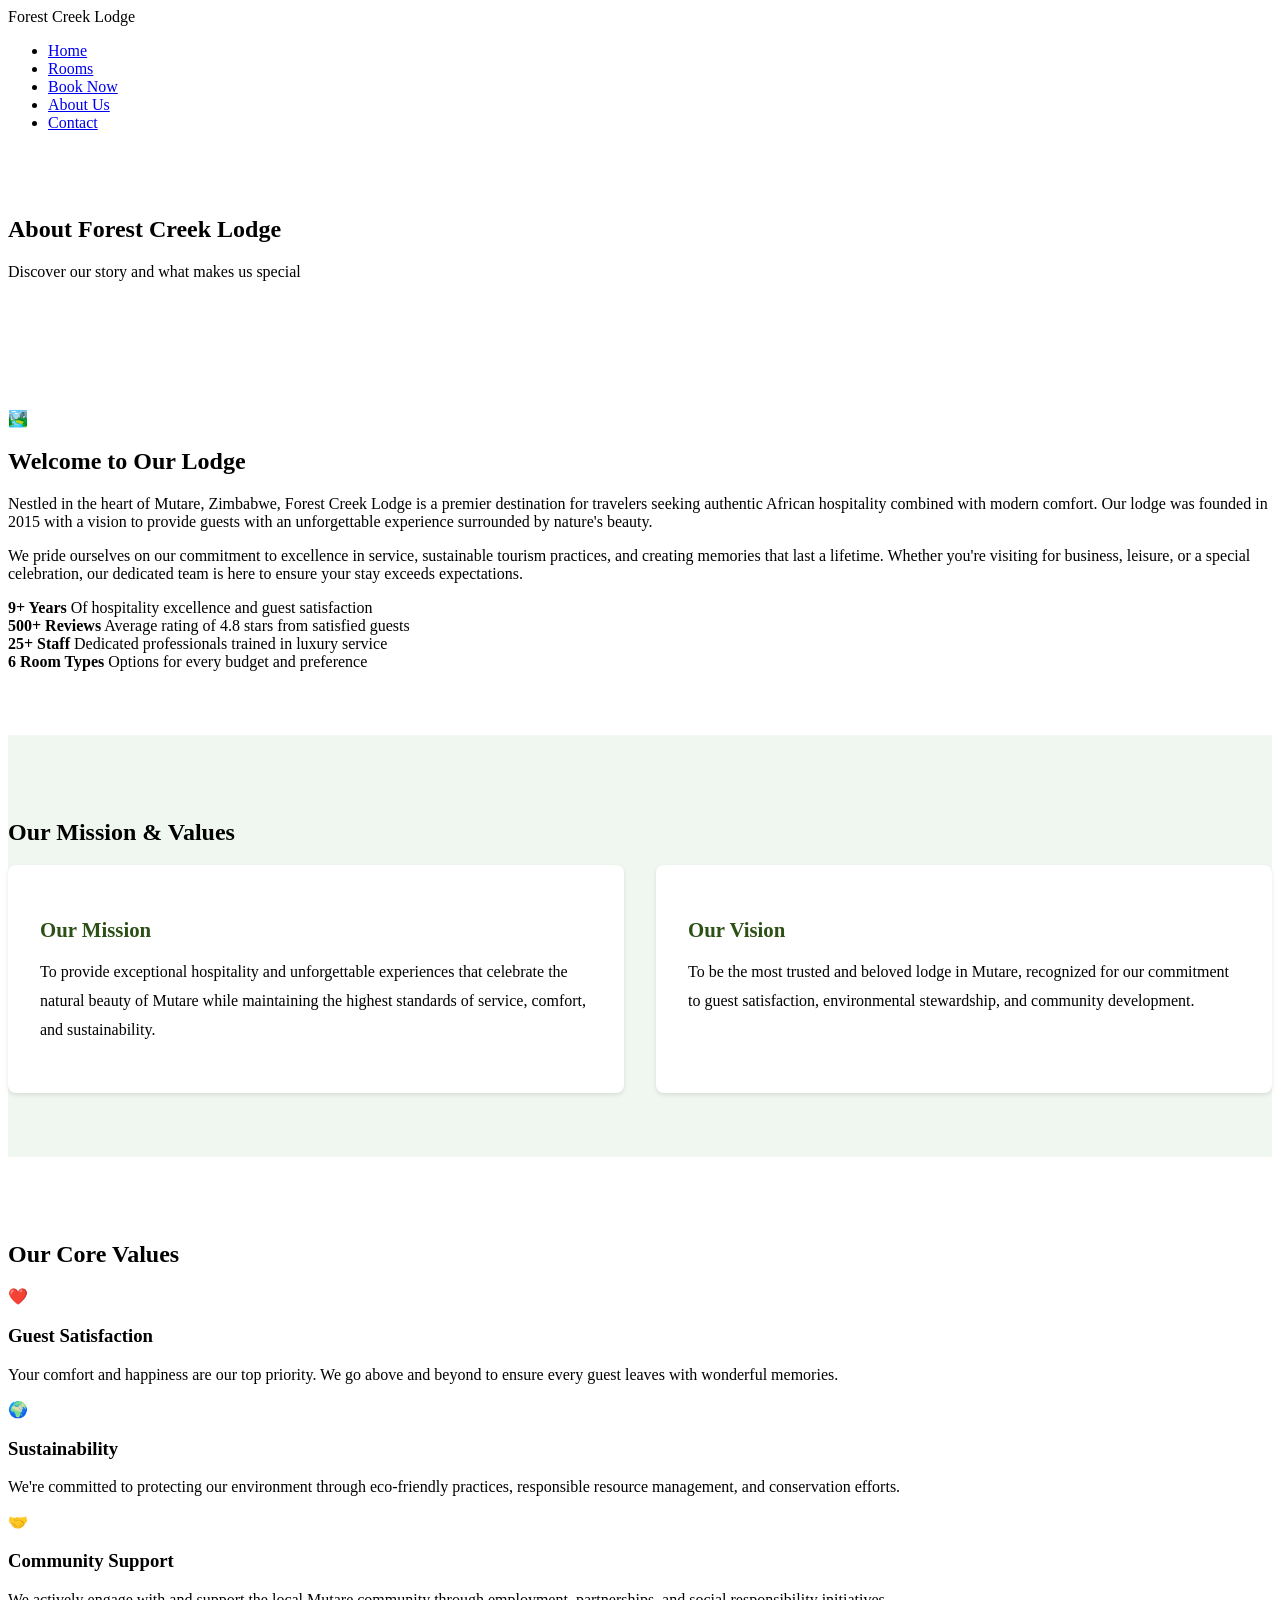
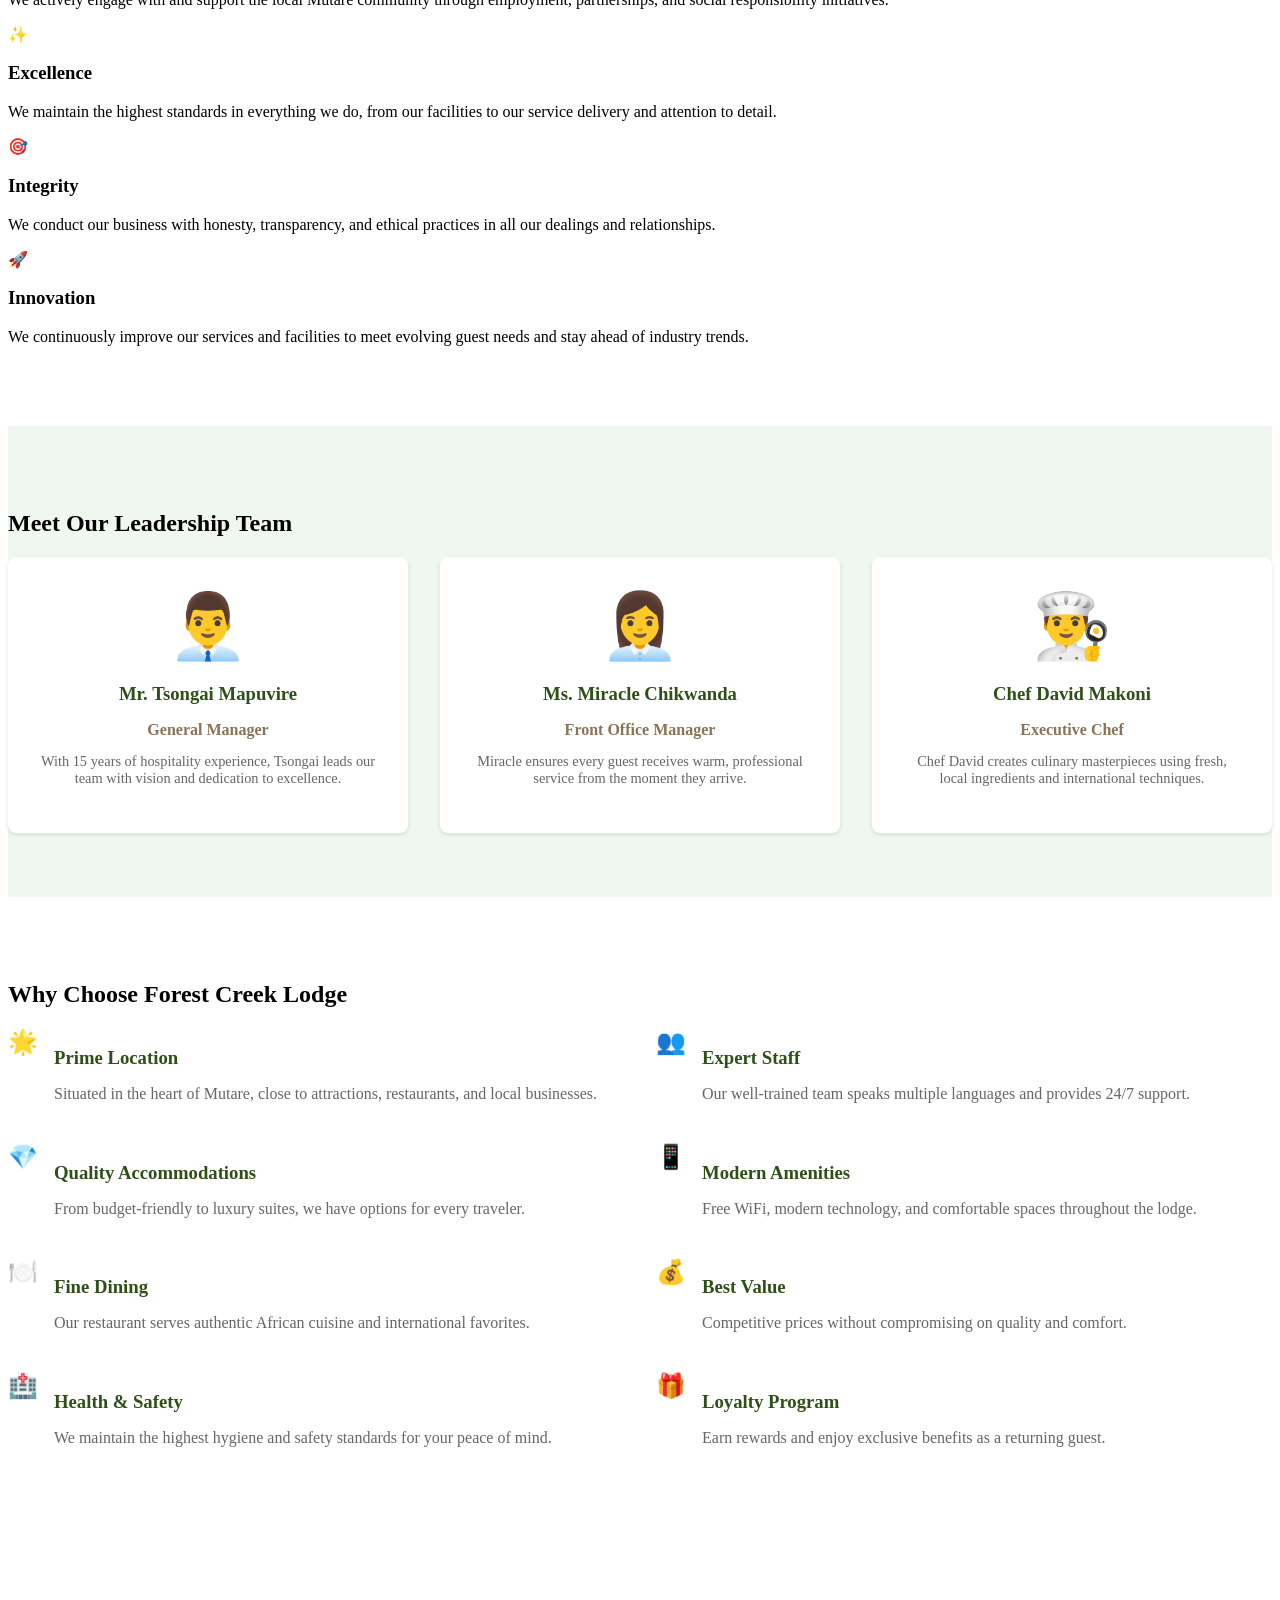
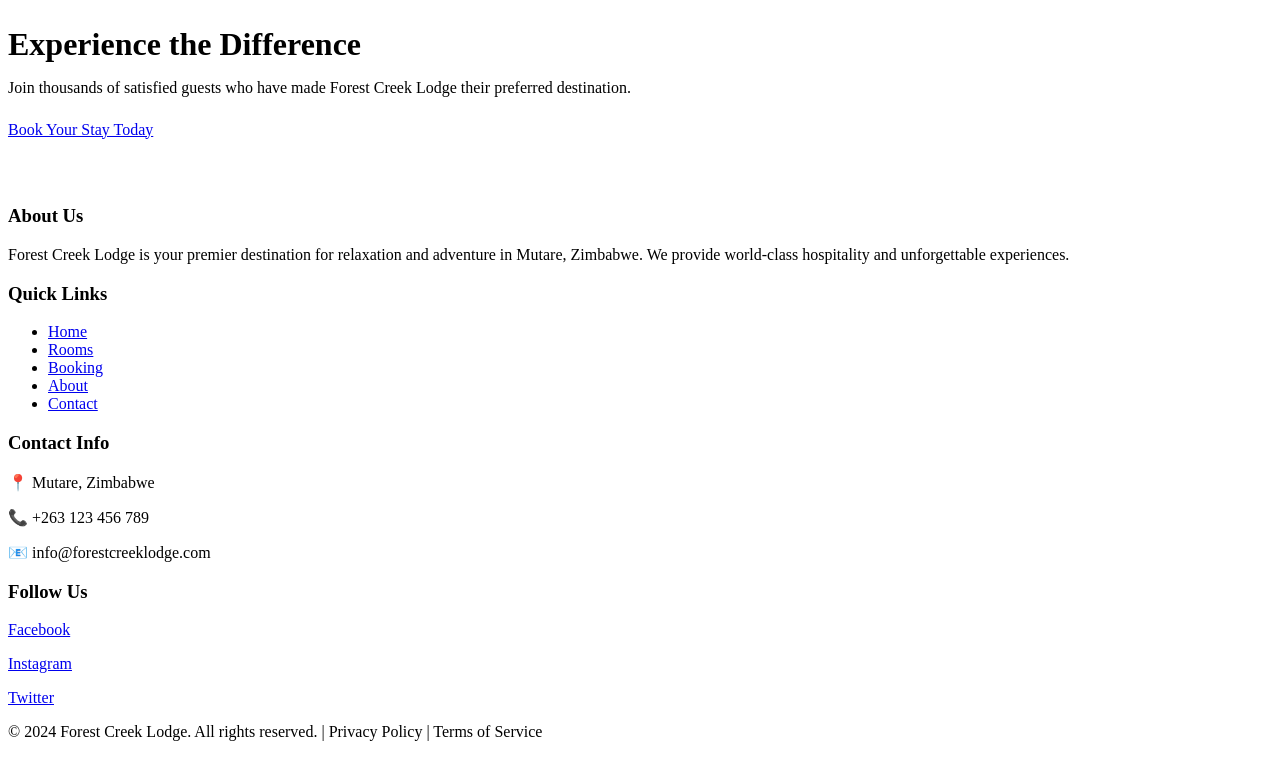
==== about.html @ 2f31d228 "Add files via upload" ====
<!DOCTYPE html>
<html lang="en">
<head>
    <meta charset="UTF-8">
    <meta name="viewport" content="width=device-width, initial-scale=1.0">
    <title>About Us - Forest Creek Lodge</title>
    <link rel="icon" type="image/svg+xml" href="data:image/svg+xml,<svg xmlns='http://www.w3.org/2000/svg' viewBox='0 0 100 100'><text y='75' font-size='75'>🌿</text></svg>">
    <link rel="stylesheet" href="css/styles.css">
</head>
<body>
    <!-- HEADER & NAVIGATION -->
    <header>
        <div class="container">
            <div class="header-content">
                <div class="logo">Forest Creek Lodge</div>
                <nav>
                    <ul>
                        <li><a href="index.html">Home</a></li>
                        <li><a href="rooms.html">Rooms</a></li>
                        <li><a href="booking.html">Book Now</a></li>
                        <li><a href="about.html">About Us</a></li>
                        <li><a href="contact.html">Contact</a></li>
                    </ul>
                </nav>
            </div>
        </div>
    </header>

    <!-- PAGE HEADER -->
    <section class="hero" style="padding: 3rem 0;">
        <div class="container">
            <h1>About Forest Creek Lodge</h1>
            <p>Discover our story and what makes us special</p>
        </div>
    </section>

    <!-- ABOUT SECTION -->
    <section class="container" style="padding: 4rem 0;">
        <div class="about-content">
            <div class="about-image">🏞️</div>
            <div class="about-text">
                <h2>Welcome to Our Lodge</h2>
                <p>Nestled in the heart of Mutare, Zimbabwe, Forest Creek Lodge is a premier destination for travelers seeking authentic African hospitality combined with modern comfort. Our lodge was founded in 2015 with a vision to provide guests with an unforgettable experience surrounded by nature's beauty.</p>
                <p>We pride ourselves on our commitment to excellence in service, sustainable tourism practices, and creating memories that last a lifetime. Whether you're visiting for business, leisure, or a special celebration, our dedicated team is here to ensure your stay exceeds expectations.</p>
                <div class="highlights">
                    <div class="highlight-item">
                        <strong>9+ Years</strong>
                        Of hospitality excellence and guest satisfaction
                    </div>
                    <div class="highlight-item">
                        <strong>500+ Reviews</strong>
                        Average rating of 4.8 stars from satisfied guests
                    </div>
                    <div class="highlight-item">
                        <strong>25+ Staff</strong>
                        Dedicated professionals trained in luxury service
                    </div>
                    <div class="highlight-item">
                        <strong>6 Room Types</strong>
                        Options for every budget and preference
                    </div>
                </div>
            </div>
        </div>
    </section>

    <!-- OUR MISSION SECTION -->
    <section style="background-color: #f0f7f0; padding: 4rem 0;">
        <div class="container">
            <h2 class="section-title">Our Mission & Values</h2>
            <div style="display: grid; grid-template-columns: 1fr 1fr; gap: 2rem;">
                <div style="background: white; padding: 2rem; border-radius: 8px; box-shadow: 0 2px 4px rgba(0,0,0,0.1);">
                    <h3 style="color: #2d5016; margin-bottom: 1rem; font-size: 1.3rem;">Our Mission</h3>
                    <p style="line-height: 1.8;">To provide exceptional hospitality and unforgettable experiences that celebrate the natural beauty of Mutare while maintaining the highest standards of service, comfort, and sustainability.</p>
                </div>
                <div style="background: white; padding: 2rem; border-radius: 8px; box-shadow: 0 2px 4px rgba(0,0,0,0.1);">
                    <h3 style="color: #2d5016; margin-bottom: 1rem; font-size: 1.3rem;">Our Vision</h3>
                    <p style="line-height: 1.8;">To be the most trusted and beloved lodge in Mutare, recognized for our commitment to guest satisfaction, environmental stewardship, and community development.</p>
                </div>
            </div>
        </div>
    </section>

    <!-- CORE VALUES -->
    <section class="container" style="padding: 4rem 0;">
        <h2 class="section-title">Our Core Values</h2>
        <div class="rooms-grid">
            <div class="card">
                <div class="card-image">❤️</div>
                <div class="card-body">
                    <h3 class="card-title">Guest Satisfaction</h3>
                    <p>Your comfort and happiness are our top priority. We go above and beyond to ensure every guest leaves with wonderful memories.</p>
                </div>
            </div>
            <div class="card">
                <div class="card-image">🌍</div>
                <div class="card-body">
                    <h3 class="card-title">Sustainability</h3>
                    <p>We're committed to protecting our environment through eco-friendly practices, responsible resource management, and conservation efforts.</p>
                </div>
            </div>
            <div class="card">
                <div class="card-image">🤝</div>
                <div class="card-body">
                    <h3 class="card-title">Community Support</h3>
                    <p>We actively engage with and support the local Mutare community through employment, partnerships, and social responsibility initiatives.</p>
                </div>
            </div>
            <div class="card">
                <div class="card-image">✨</div>
                <div class="card-body">
                    <h3 class="card-title">Excellence</h3>
                    <p>We maintain the highest standards in everything we do, from our facilities to our service delivery and attention to detail.</p>
                </div>
            </div>
            <div class="card">
                <div class="card-image">🎯</div>
                <div class="card-body">
                    <h3 class="card-title">Integrity</h3>
                    <p>We conduct our business with honesty, transparency, and ethical practices in all our dealings and relationships.</p>
                </div>
            </div>
            <div class="card">
                <div class="card-image">🚀</div>
                <div class="card-body">
                    <h3 class="card-title">Innovation</h3>
                    <p>We continuously improve our services and facilities to meet evolving guest needs and stay ahead of industry trends.</p>
                </div>
            </div>
        </div>
    </section>

    <!-- TEAM SECTION -->
    <section style="background-color: #f0f7f0; padding: 4rem 0;">
        <div class="container">
            <h2 class="section-title">Meet Our Leadership Team</h2>
            <div style="display: grid; grid-template-columns: repeat(auto-fit, minmax(250px, 1fr)); gap: 2rem;">
                <div style="background: white; padding: 2rem; border-radius: 8px; text-align: center; box-shadow: 0 2px 4px rgba(0,0,0,0.1);">
                    <div style="font-size: 4rem; margin-bottom: 1rem;">👨‍💼</div>
                    <h3 style="color: #2d5016; margin-bottom: 0.5rem;">Mr. Tsongai Mapuvire</h3>
                    <p style="color: #8b7355; font-weight: 600; margin-bottom: 0.5rem;">General Manager</p>
                    <p style="color: #666; font-size: 0.9rem;">With 15 years of hospitality experience, Tsongai leads our team with vision and dedication to excellence.</p>
                </div>
                <div style="background: white; padding: 2rem; border-radius: 8px; text-align: center; box-shadow: 0 2px 4px rgba(0,0,0,0.1);">
                    <div style="font-size: 4rem; margin-bottom: 1rem;">👩‍💼</div>
                    <h3 style="color: #2d5016; margin-bottom: 0.5rem;">Ms. Miracle Chikwanda</h3>
                    <p style="color: #8b7355; font-weight: 600; margin-bottom: 0.5rem;">Front Office Manager</p>
                    <p style="color: #666; font-size: 0.9rem;">Miracle ensures every guest receives warm, professional service from the moment they arrive.</p>
                </div>
                <div style="background: white; padding: 2rem; border-radius: 8px; text-align: center; box-shadow: 0 2px 4px rgba(0,0,0,0.1);">
                    <div style="font-size: 4rem; margin-bottom: 1rem;">👨‍🍳</div>
                    <h3 style="color: #2d5016; margin-bottom: 0.5rem;">Chef David Makoni</h3>
                    <p style="color: #8b7355; font-weight: 600; margin-bottom: 0.5rem;">Executive Chef</p>
                    <p style="color: #666; font-size: 0.9rem;">Chef David creates culinary masterpieces using fresh, local ingredients and international techniques.</p>
                </div>
            </div>
        </div>
    </section>

    <!-- WHY CHOOSE US -->
    <section class="container" style="padding: 4rem 0;">
        <h2 class="section-title">Why Choose Forest Creek Lodge</h2>
        <div style="display: grid; grid-template-columns: 1fr 1fr; gap: 2rem;">
            <div>
                <div style="display: flex; gap: 1rem; margin-bottom: 1.5rem;">
                    <div style="font-size: 1.5rem;">🌟</div>
                    <div>
                        <h3 style="color: #2d5016; margin-bottom: 0.5rem;">Prime Location</h3>
                        <p style="color: #666;">Situated in the heart of Mutare, close to attractions, restaurants, and local businesses.</p>
                    </div>
                </div>
                <div style="display: flex; gap: 1rem; margin-bottom: 1.5rem;">
                    <div style="font-size: 1.5rem;">💎</div>
                    <div>
                        <h3 style="color: #2d5016; margin-bottom: 0.5rem;">Quality Accommodations</h3>
                        <p style="color: #666;">From budget-friendly to luxury suites, we have options for every traveler.</p>
                    </div>
                </div>
                <div style="display: flex; gap: 1rem; margin-bottom: 1.5rem;">
                    <div style="font-size: 1.5rem;">🍽️</div>
                    <div>
                        <h3 style="color: #2d5016; margin-bottom: 0.5rem;">Fine Dining</h3>
                        <p style="color: #666;">Our restaurant serves authentic African cuisine and international favorites.</p>
                    </div>
                </div>
                <div style="display: flex; gap: 1rem; margin-bottom: 1.5rem;">
                    <div style="font-size: 1.5rem;">🏥</div>
                    <div>
                        <h3 style="color: #2d5016; margin-bottom: 0.5rem;">Health & Safety</h3>
                        <p style="color: #666;">We maintain the highest hygiene and safety standards for your peace of mind.</p>
                    </div>
                </div>
            </div>
            <div>
                <div style="display: flex; gap: 1rem; margin-bottom: 1.5rem;">
                    <div style="font-size: 1.5rem;">👥</div>
                    <div>
                        <h3 style="color: #2d5016; margin-bottom: 0.5rem;">Expert Staff</h3>
                        <p style="color: #666;">Our well-trained team speaks multiple languages and provides 24/7 support.</p>
                    </div>
                </div>
                <div style="display: flex; gap: 1rem; margin-bottom: 1.5rem;">
                    <div style="font-size: 1.5rem;">📱</div>
                    <div>
                        <h3 style="color: #2d5016; margin-bottom: 0.5rem;">Modern Amenities</h3>
                        <p style="color: #666;">Free WiFi, modern technology, and comfortable spaces throughout the lodge.</p>
                    </div>
                </div>
                <div style="display: flex; gap: 1rem; margin-bottom: 1.5rem;">
                    <div style="font-size: 1.5rem;">💰</div>
                    <div>
                        <h3 style="color: #2d5016; margin-bottom: 0.5rem;">Best Value</h3>
                        <p style="color: #666;">Competitive prices without compromising on quality and comfort.</p>
                    </div>
                </div>
                <div style="display: flex; gap: 1rem; margin-bottom: 1.5rem;">
                    <div style="font-size: 1.5rem;">🎁</div>
                    <div>
                        <h3 style="color: #2d5016; margin-bottom: 0.5rem;">Loyalty Program</h3>
                        <p style="color: #666;">Earn rewards and enjoy exclusive benefits as a returning guest.</p>
                    </div>
                </div>
            </div>
        </div>
    </section>

    <!-- CTA SECTION -->
    <section class="hero" style="padding: 3rem 0;">
        <div class="container">
            <h2 style="font-size: 2rem; margin-bottom: 1rem;">Experience the Difference</h2>
            <p style="margin-bottom: 1.5rem;">Join thousands of satisfied guests who have made Forest Creek Lodge their preferred destination.</p>
            <a href="booking.html" class="btn btn-primary">Book Your Stay Today</a>
        </div>
    </section>

    <!-- FOOTER -->
    <footer>
        <div class="container">
            <div class="footer-content">
                <div class="footer-section">
                    <h3>About Us</h3>
                    <p>Forest Creek Lodge is your premier destination for relaxation and adventure in Mutare, Zimbabwe. We provide world-class hospitality and unforgettable experiences.</p>
                </div>
                <div class="footer-section">
                    <h3>Quick Links</h3>
                    <ul>
                        <li><a href="index.html">Home</a></li>
                        <li><a href="rooms.html">Rooms</a></li>
                        <li><a href="booking.html">Booking</a></li>
                        <li><a href="about.html">About</a></li>
                        <li><a href="contact.html">Contact</a></li>
                    </ul>
                </div>
                <div class="footer-section">
                    <h3>Contact Info</h3>
                    <p>📍 Mutare, Zimbabwe</p>
                    <p>📞 +263 123 456 789</p>
                    <p>📧 info@forestcreeklodge.com</p>
                </div>
                <div class="footer-section">
                    <h3>Follow Us</h3>
                    <p><a href="#">Facebook</a></p>
                    <p><a href="#">Instagram</a></p>
                    <p><a href="#">Twitter</a></p>
                </div>
            </div>
            <div class="footer-bottom">
                <p>&copy; 2024 Forest Creek Lodge. All rights reserved. | Privacy Policy | Terms of Service</p>
            </div>
        </div>
    </footer>
</body>
</html>
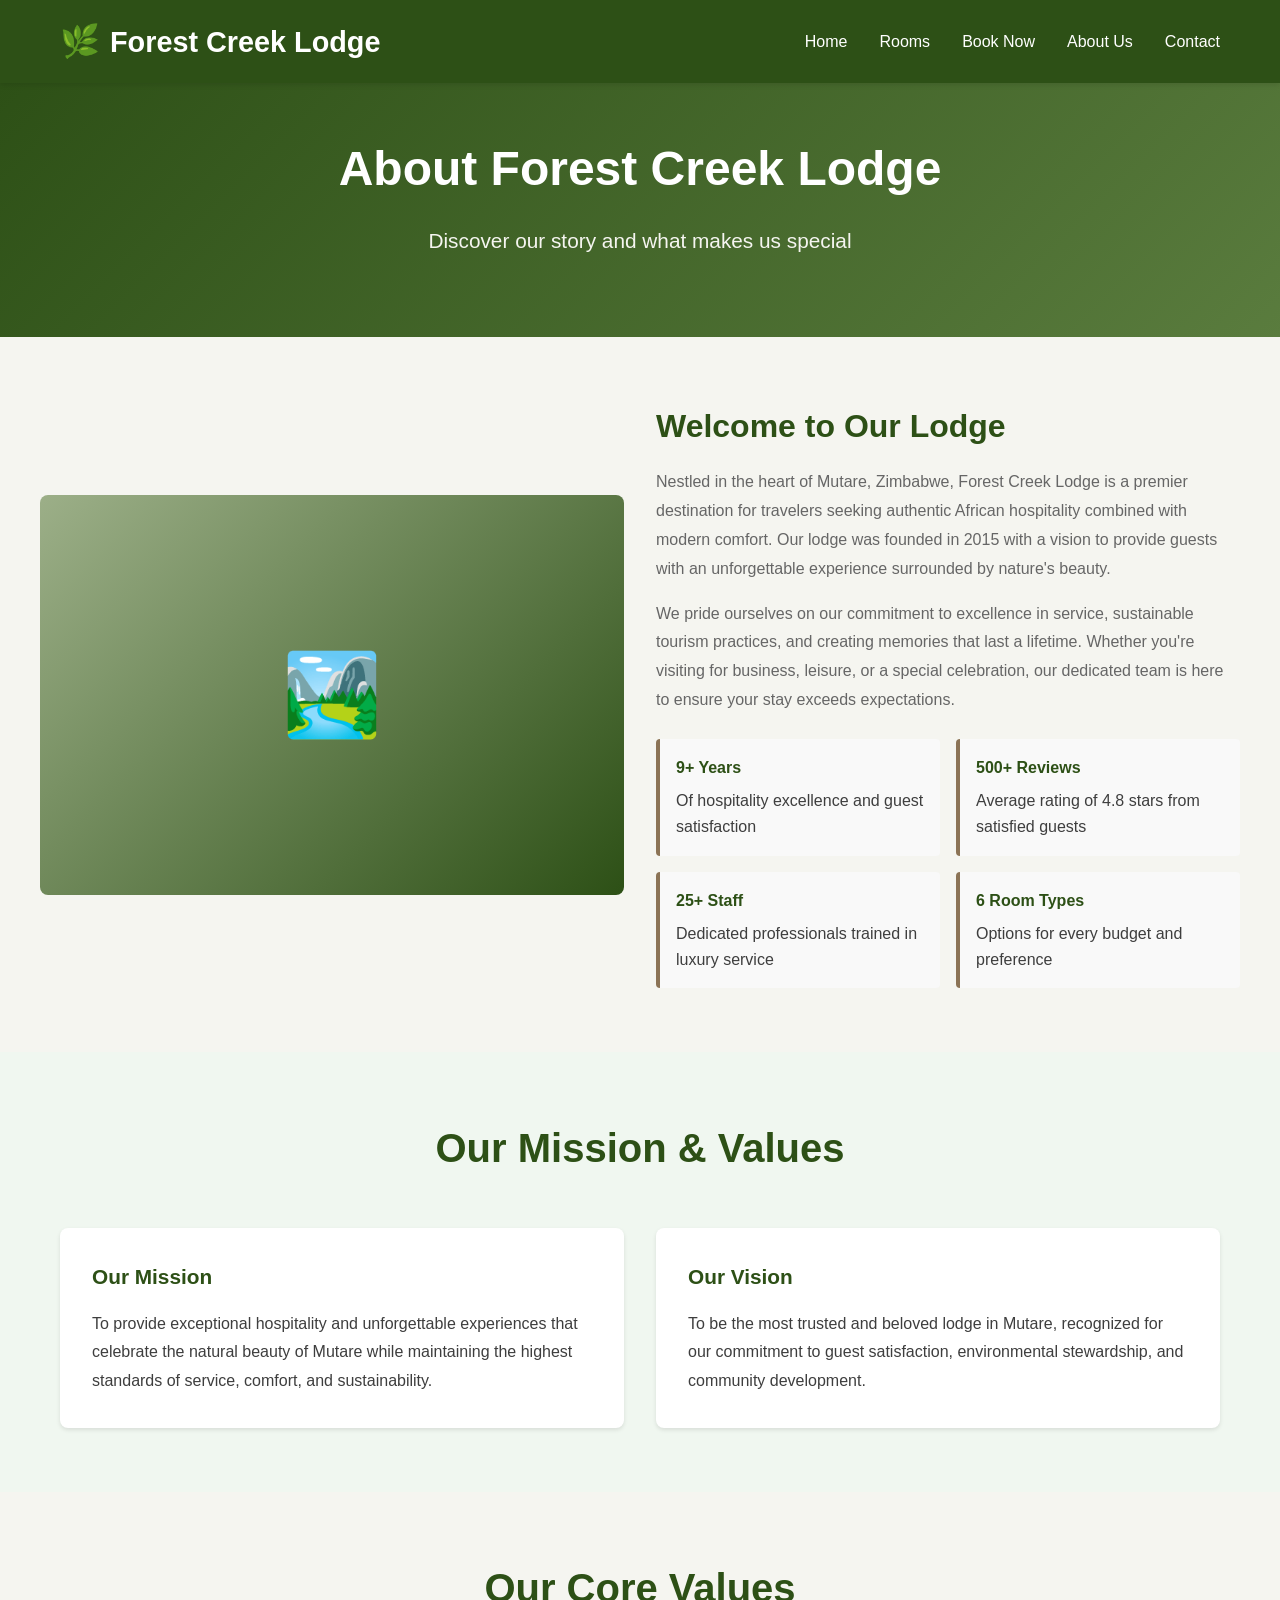
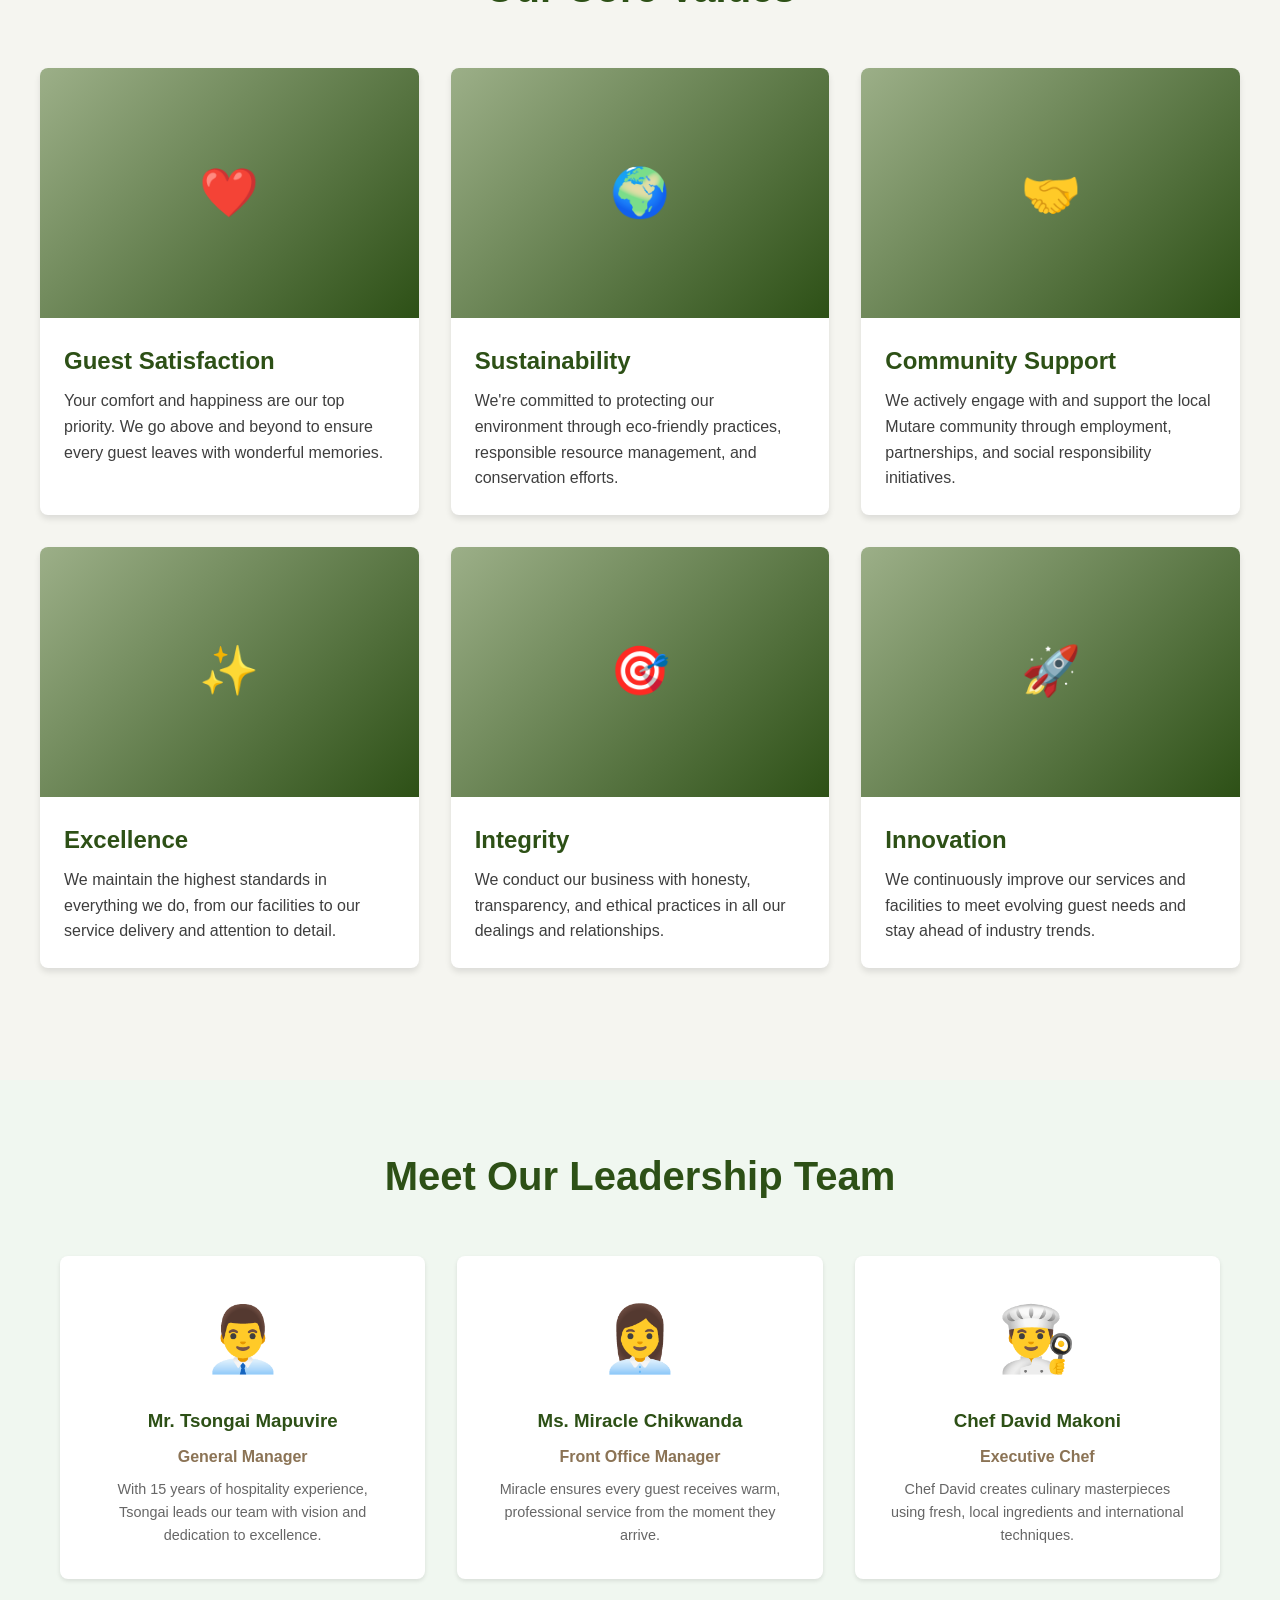
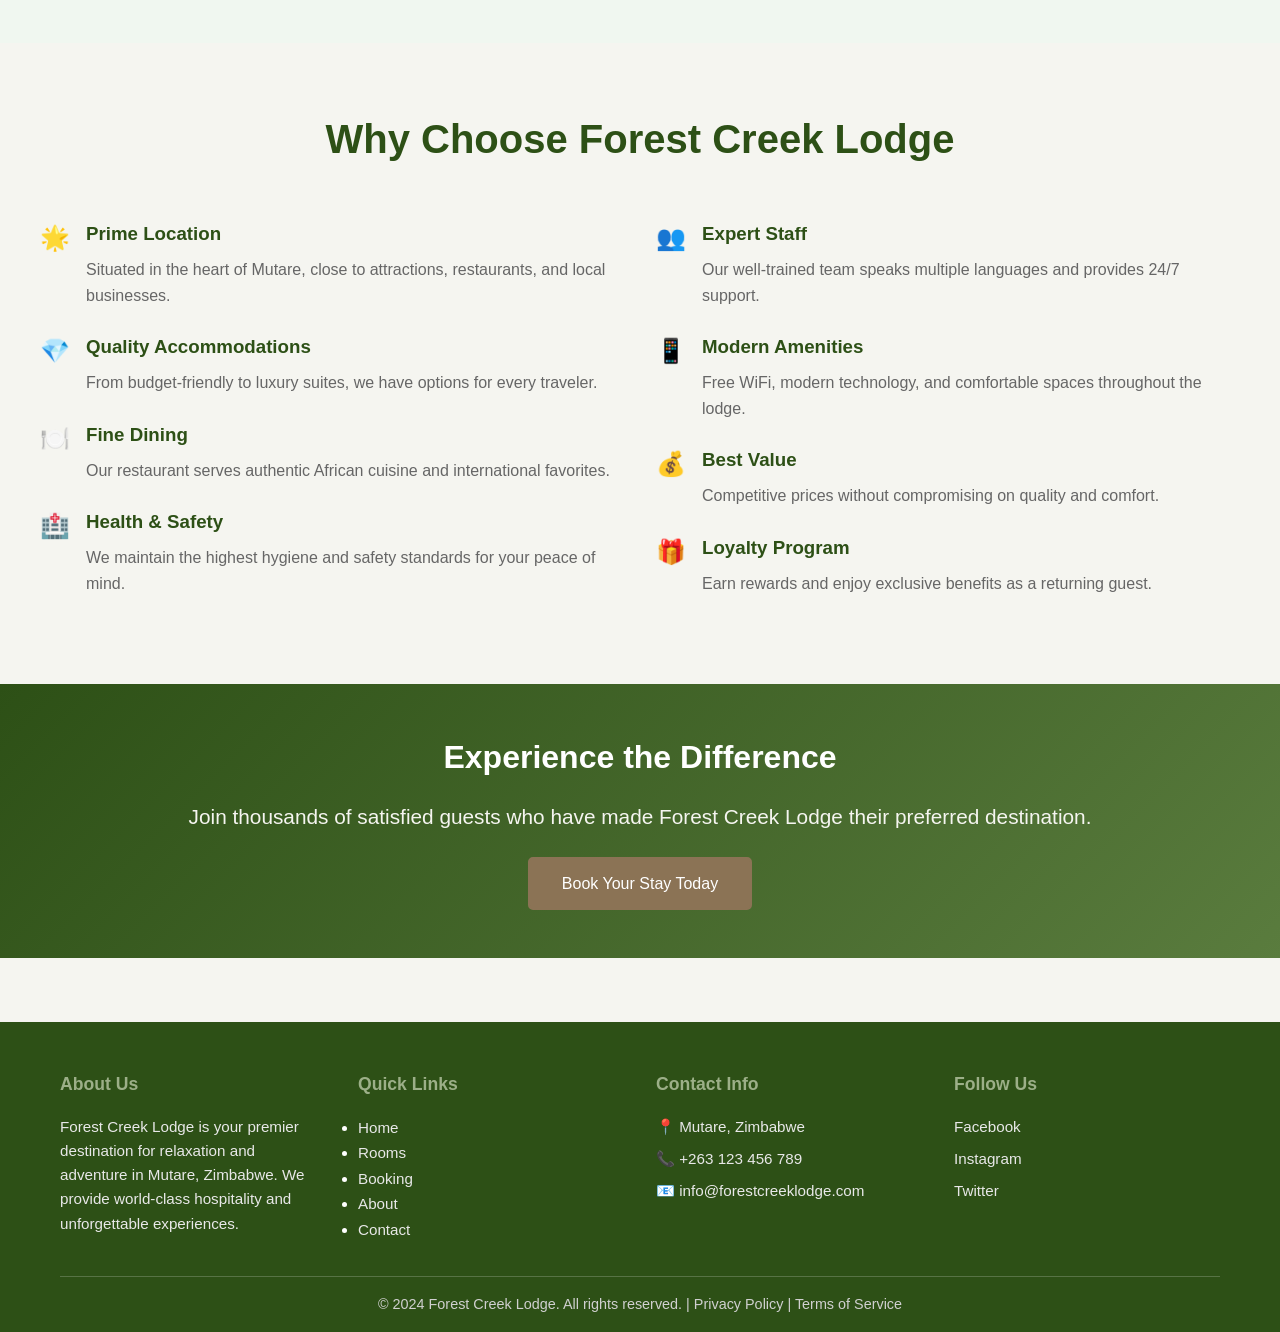
==== commit 7180a2ae: "Update about.html" ====
--- a/about.html
+++ b/about.html
@@ -5,7 +5,7 @@
     <meta name="viewport" content="width=device-width, initial-scale=1.0">
     <title>About Us - Forest Creek Lodge</title>
     <link rel="icon" type="image/svg+xml" href="data:image/svg+xml,<svg xmlns='http://www.w3.org/2000/svg' viewBox='0 0 100 100'><text y='75' font-size='75'>🌿</text></svg>">
-    <link rel="stylesheet" href="css/styles.css">
+    <link rel="stylesheet" href="styles.css">
 </head>
 <body>
     <!-- HEADER & NAVIGATION -->
--- a/styles.css
+++ b/styles.css
@@ -0,0 +1,591 @@
+/* ==========================================
+   FOREST CREEK LODGE - Main Stylesheet
+   Color Scheme: Green & Earth Tones
+   ========================================== */
+
+* {
+    margin: 0;
+    padding: 0;
+    box-sizing: border-box;
+}
+
+:root {
+    --primary-green: #2d5016;
+    --sage-green: #9caf88;
+    --earth-brown: #8b7355;
+    --light-cream: #f5f5f0;
+    --dark-text: #3e3e3e;
+    --accent-green: #5a7c3e;
+    --border-color: #ddd;
+}
+
+/* ==========================================
+   GLOBAL STYLES
+   ========================================== */
+
+html {
+    scroll-behavior: smooth;
+}
+
+body {
+    font-family: 'Segoe UI', Tahoma, Geneva, Verdana, sans-serif;
+    line-height: 1.6;
+    color: var(--dark-text);
+    background-color: var(--light-cream);
+}
+
+a {
+    text-decoration: none;
+    color: var(--primary-green);
+    transition: color 0.3s ease;
+}
+
+a:hover {
+    color: var(--earth-brown);
+}
+
+.container {
+    max-width: 1200px;
+    margin: 0 auto;
+    padding: 0 20px;
+}
+
+/* ==========================================
+   HEADER & NAVIGATION
+   ========================================== */
+
+header {
+    background-color: var(--primary-green);
+    color: white;
+    padding: 1rem 0;
+    position: sticky;
+    top: 0;
+    z-index: 100;
+    box-shadow: 0 2px 5px rgba(0, 0, 0, 0.1);
+}
+
+.header-content {
+    display: flex;
+    justify-content: space-between;
+    align-items: center;
+}
+
+.logo {
+    font-size: 1.8rem;
+    font-weight: bold;
+    color: white;
+    display: flex;
+    align-items: center;
+    gap: 10px;
+}
+
+.logo::before {
+    content: "🌿";
+    font-size: 2rem;
+}
+
+nav ul {
+    display: flex;
+    list-style: none;
+    gap: 2rem;
+    flex-wrap: wrap;
+}
+
+nav a {
+    color: white;
+    font-weight: 500;
+    transition: color 0.3s ease;
+}
+
+nav a:hover {
+    color: var(--sage-green);
+}
+
+/* ==========================================
+   FOOTER
+   ========================================== */
+
+footer {
+    background-color: var(--primary-green);
+    color: white;
+    padding: 3rem 0 1rem;
+    margin-top: 4rem;
+}
+
+.footer-content {
+    display: grid;
+    grid-template-columns: repeat(auto-fit, minmax(250px, 1fr));
+    gap: 2rem;
+    margin-bottom: 2rem;
+}
+
+.footer-section h3 {
+    color: var(--sage-green);
+    margin-bottom: 1rem;
+    font-size: 1.1rem;
+}
+
+.footer-section p,
+.footer-section a {
+    color: #e8e8e8;
+    margin-bottom: 0.5rem;
+    font-size: 0.95rem;
+}
+
+.footer-section a:hover {
+    color: var(--sage-green);
+}
+
+.footer-bottom {
+    border-top: 1px solid rgba(255, 255, 255, 0.2);
+    padding-top: 1rem;
+    text-align: center;
+    color: #d0d0d0;
+    font-size: 0.9rem;
+}
+
+/* ==========================================
+   LOCATION SELECTOR
+   ========================================== */
+
+.location-selector {
+    background-color: var(--accent-green);
+    padding: 1.5rem 0;
+    text-align: center;
+    border-bottom: 3px solid var(--earth-brown);
+}
+
+.location-selector h3 {
+    color: white;
+    margin-bottom: 1rem;
+    font-size: 1rem;
+}
+
+.location-buttons {
+    display: flex;
+    justify-content: center;
+    gap: 1rem;
+    flex-wrap: wrap;
+}
+
+.location-btn {
+    padding: 0.6rem 1.5rem;
+    background-color: rgba(255, 255, 255, 0.2);
+    color: white;
+    border: 2px solid white;
+    border-radius: 25px;
+    cursor: pointer;
+    font-weight: 600;
+    transition: all 0.3s ease;
+}
+
+.location-btn:hover {
+    background-color: rgba(255, 255, 255, 0.3);
+    transform: scale(1.05);
+}
+
+.location-btn.active {
+    background-color: var(--earth-brown);
+    border-color: var(--earth-brown);
+}
+
+/* ==========================================
+   HERO SECTION
+   ========================================== */
+
+.hero {
+    background: linear-gradient(135deg, var(--primary-green) 0%, var(--accent-green) 100%);
+    color: white;
+    padding: 6rem 0;
+    text-align: center;
+}
+
+.hero h1 {
+    font-size: 3rem;
+    margin-bottom: 1rem;
+    font-weight: 700;
+}
+
+.hero p {
+    font-size: 1.3rem;
+    margin-bottom: 2rem;
+    color: var(--light-cream);
+}
+
+.btn {
+    display: inline-block;
+    padding: 0.75rem 2rem;
+    background-color: var(--earth-brown);
+    color: white;
+    border-radius: 5px;
+    transition: all 0.3s ease;
+    border: 2px solid var(--earth-brown);
+    cursor: pointer;
+    font-size: 1rem;
+    text-align: center;
+}
+
+.btn:hover {
+    background-color: transparent;
+    color: white;
+}
+
+.btn-primary {
+    background-color: var(--earth-brown);
+    color: white;
+}
+
+.btn-primary:hover {
+    background-color: #6f5a47;
+}
+
+.btn-secondary {
+    background-color: transparent;
+    color: white;
+    border-color: white;
+}
+
+.btn-secondary:hover {
+    background-color: white;
+    color: var(--primary-green);
+}
+
+/* ==========================================
+   CARDS & SECTIONS
+   ========================================== */
+
+.section-title {
+    font-size: 2.5rem;
+    color: var(--primary-green);
+    margin-bottom: 3rem;
+    text-align: center;
+}
+
+.card {
+    background: white;
+    border-radius: 8px;
+    box-shadow: 0 4px 6px rgba(0, 0, 0, 0.1);
+    overflow: hidden;
+    transition: transform 0.3s ease, box-shadow 0.3s ease;
+}
+
+.card:hover {
+    transform: translateY(-5px);
+    box-shadow: 0 6px 12px rgba(0, 0, 0, 0.15);
+}
+
+.card-image {
+    width: 100%;
+    height: 250px;
+    background: linear-gradient(135deg, var(--sage-green), var(--primary-green));
+    display: flex;
+    align-items: center;
+    justify-content: center;
+    font-size: 3rem;
+    color: white;
+}
+
+.card-body {
+    padding: 1.5rem;
+}
+
+.card-title {
+    font-size: 1.5rem;
+    color: var(--primary-green);
+    margin-bottom: 0.5rem;
+}
+
+.card-text {
+    color: #666;
+    margin-bottom: 1rem;
+    font-size: 0.95rem;
+}
+
+.card-price {
+    font-size: 1.5rem;
+    color: var(--earth-brown);
+    font-weight: bold;
+    margin: 1rem 0;
+}
+
+.room-features {
+    list-style: none;
+    margin-bottom: 1rem;
+    font-size: 0.9rem;
+}
+
+.room-features li {
+    padding: 0.3rem 0;
+    color: #666;
+}
+
+.room-features li::before {
+    content: "✓ ";
+    color: var(--primary-green);
+    font-weight: bold;
+    margin-right: 0.5rem;
+}
+
+/* ==========================================
+   ROOMS GRID
+   ========================================== */
+
+.rooms-grid {
+    display: grid;
+    grid-template-columns: repeat(auto-fill, minmax(300px, 1fr));
+    gap: 2rem;
+    margin-bottom: 3rem;
+}
+
+/* ==========================================
+   BOOKING FORM
+   ========================================== */
+
+.booking-form {
+    background: white;
+    padding: 2rem;
+    border-radius: 8px;
+    box-shadow: 0 4px 6px rgba(0, 0, 0, 0.1);
+    max-width: 600px;
+    margin: 0 auto;
+}
+
+.form-group {
+    margin-bottom: 1.5rem;
+}
+
+label {
+    display: block;
+    margin-bottom: 0.5rem;
+    color: var(--primary-green);
+    font-weight: 600;
+}
+
+input,
+select,
+textarea {
+    width: 100%;
+    padding: 0.75rem;
+    border: 1px solid var(--border-color);
+    border-radius: 5px;
+    font-family: inherit;
+    font-size: 1rem;
+    transition: border-color 0.3s ease;
+}
+
+input:focus,
+select:focus,
+textarea:focus {
+    outline: none;
+    border-color: var(--primary-green);
+    box-shadow: 0 0 5px rgba(45, 80, 22, 0.2);
+}
+
+textarea {
+    resize: vertical;
+    min-height: 120px;
+}
+
+.form-row {
+    display: grid;
+    grid-template-columns: 1fr 1fr;
+    gap: 1.5rem;
+}
+
+.form-row .form-group {
+    margin-bottom: 0;
+}
+
+/* ==========================================
+   ABOUT SECTION
+   ========================================== */
+
+.about-content {
+    display: grid;
+    grid-template-columns: 1fr 1fr;
+    gap: 2rem;
+    align-items: center;
+}
+
+.about-image {
+    width: 100%;
+    height: 400px;
+    background: linear-gradient(135deg, var(--sage-green), var(--primary-green));
+    border-radius: 8px;
+    display: flex;
+    align-items: center;
+    justify-content: center;
+    font-size: 5rem;
+    color: white;
+}
+
+.about-text h2 {
+    color: var(--primary-green);
+    margin-bottom: 1rem;
+    font-size: 2rem;
+}
+
+.about-text p {
+    color: #666;
+    margin-bottom: 1rem;
+    line-height: 1.8;
+}
+
+.highlights {
+    display: grid;
+    grid-template-columns: 1fr 1fr;
+    gap: 1rem;
+    margin-top: 1.5rem;
+}
+
+.highlight-item {
+    padding: 1rem;
+    background-color: #f9f9f9;
+    border-left: 4px solid var(--earth-brown);
+    border-radius: 4px;
+}
+
+.highlight-item strong {
+    color: var(--primary-green);
+    display: block;
+    margin-bottom: 0.5rem;
+}
+
+/* ==========================================
+   CONTACT SECTION
+   ========================================== */
+
+.contact-grid {
+    display: grid;
+    grid-template-columns: 1fr 1fr;
+    gap: 2rem;
+    margin-bottom: 3rem;
+}
+
+.contact-info {
+    background: white;
+    padding: 2rem;
+    border-radius: 8px;
+    box-shadow: 0 4px 6px rgba(0, 0, 0, 0.1);
+}
+
+.contact-info h3 {
+    color: var(--primary-green);
+    margin-bottom: 1.5rem;
+    font-size: 1.3rem;
+}
+
+.contact-item {
+    margin-bottom: 1.5rem;
+    padding-bottom: 1.5rem;
+    border-bottom: 1px solid var(--border-color);
+}
+
+.contact-item:last-child {
+    border-bottom: none;
+}
+
+.contact-item strong {
+    color: var(--primary-green);
+    display: block;
+    margin-bottom: 0.3rem;
+}
+
+/* ==========================================
+   GALLERY
+   ========================================== */
+
+.gallery-grid {
+    display: grid;
+    grid-template-columns: repeat(auto-fill, minmax(200px, 1fr));
+    gap: 1.5rem;
+    margin-bottom: 3rem;
+}
+
+.gallery-item {
+    width: 100%;
+    height: 200px;
+    background: linear-gradient(135deg, var(--sage-green), var(--primary-green));
+    border-radius: 8px;
+    display: flex;
+    align-items: center;
+    justify-content: center;
+    font-size: 3rem;
+    color: white;
+    cursor: pointer;
+    transition: transform 0.3s ease;
+    box-shadow: 0 4px 6px rgba(0, 0, 0, 0.1);
+}
+
+.gallery-item:hover {
+    transform: scale(1.05);
+}
+
+/* ==========================================
+   RESPONSIVE DESIGN
+   ========================================== */
+
+@media (max-width: 768px) {
+    nav ul {
+        gap: 1rem;
+    }
+
+    .hero h1 {
+        font-size: 2rem;
+    }
+
+    .hero p {
+        font-size: 1rem;
+    }
+
+    .section-title {
+        font-size: 2rem;
+    }
+
+    .form-row {
+        grid-template-columns: 1fr;
+    }
+
+    .about-content {
+        grid-template-columns: 1fr;
+    }
+
+    .about-image {
+        height: 300px;
+    }
+
+    .contact-grid {
+        grid-template-columns: 1fr;
+    }
+
+    .highlights {
+        grid-template-columns: 1fr;
+    }
+
+    .footer-content {
+        grid-template-columns: 1fr;
+    }
+}
+
+@media (max-width: 480px) {
+    .logo {
+        font-size: 1.3rem;
+    }
+
+    nav ul {
+        flex-direction: column;
+        gap: 0.5rem;
+    }
+
+    .hero {
+        padding: 3rem 0;
+    }
+
+    .hero h1 {
+        font-size: 1.5rem;
+    }
+
+    .rooms-grid {
+        grid-template-columns: 1fr;
+    }
+}
